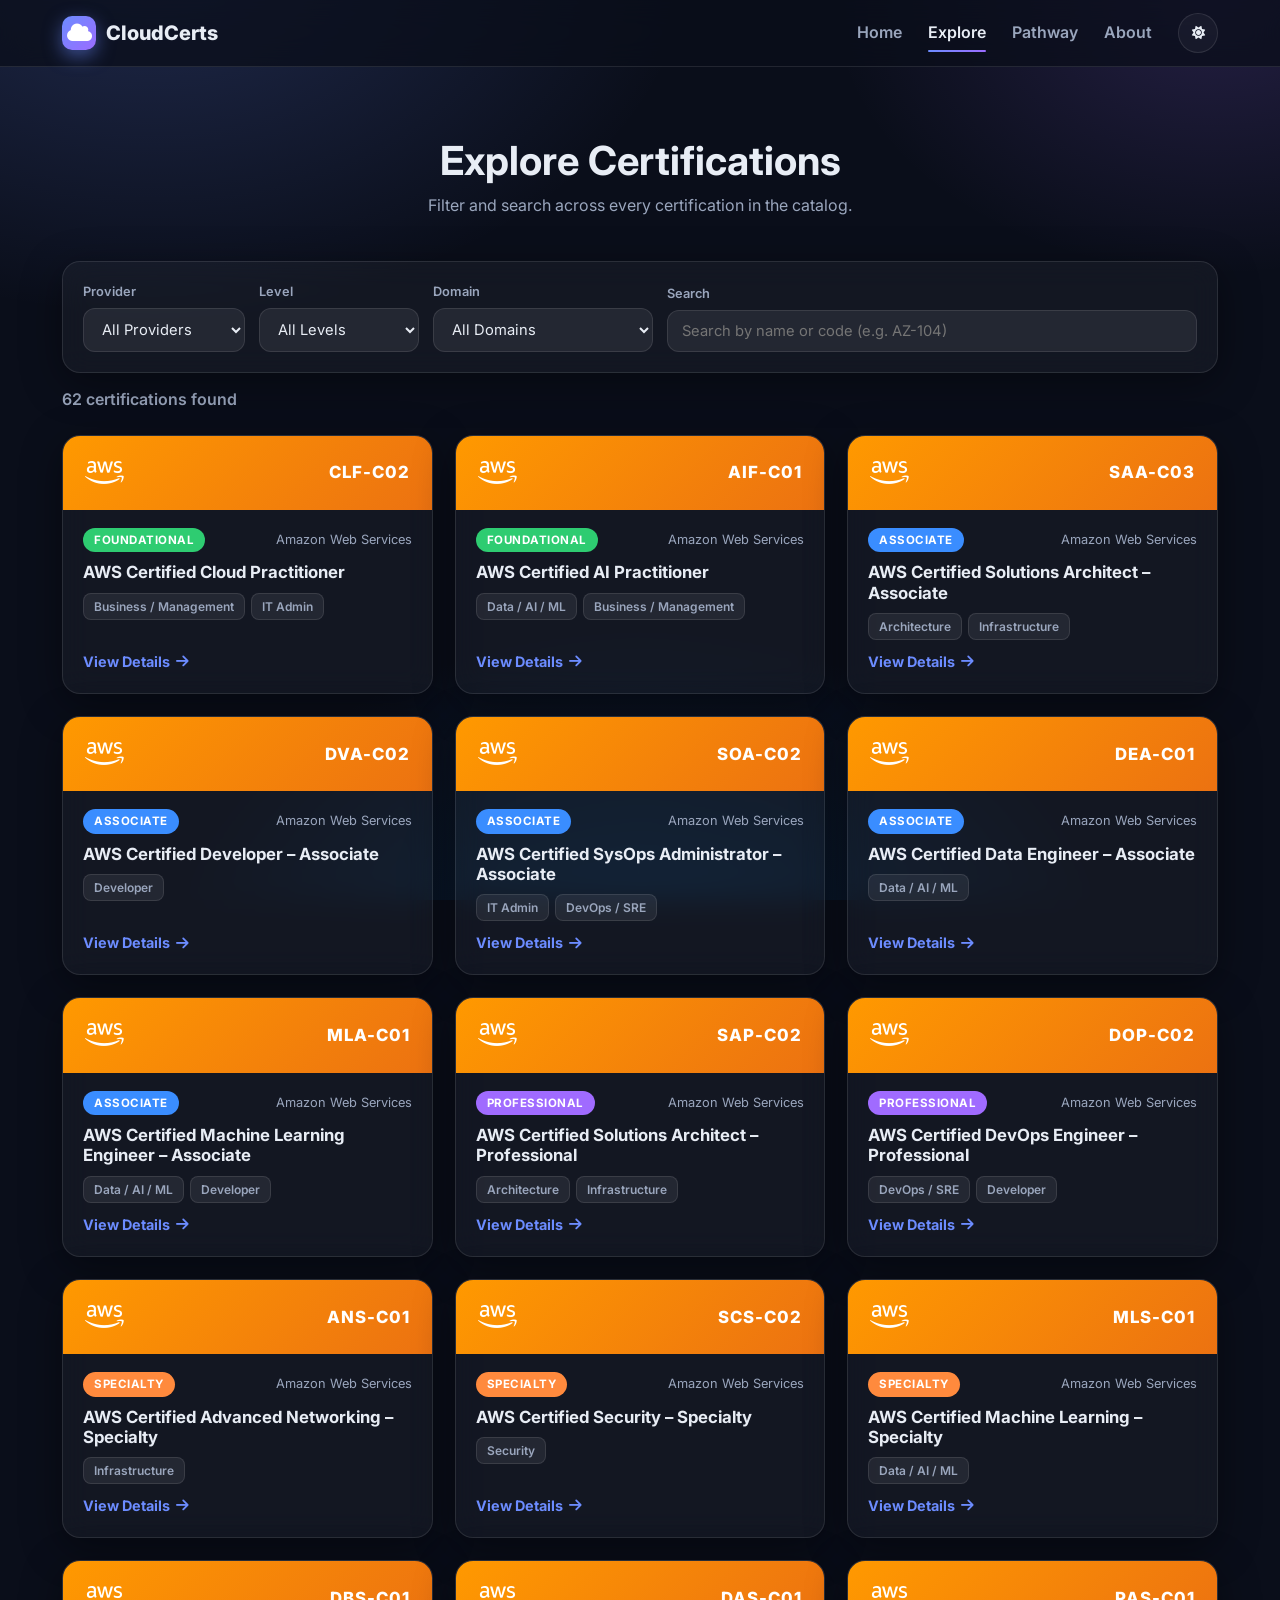
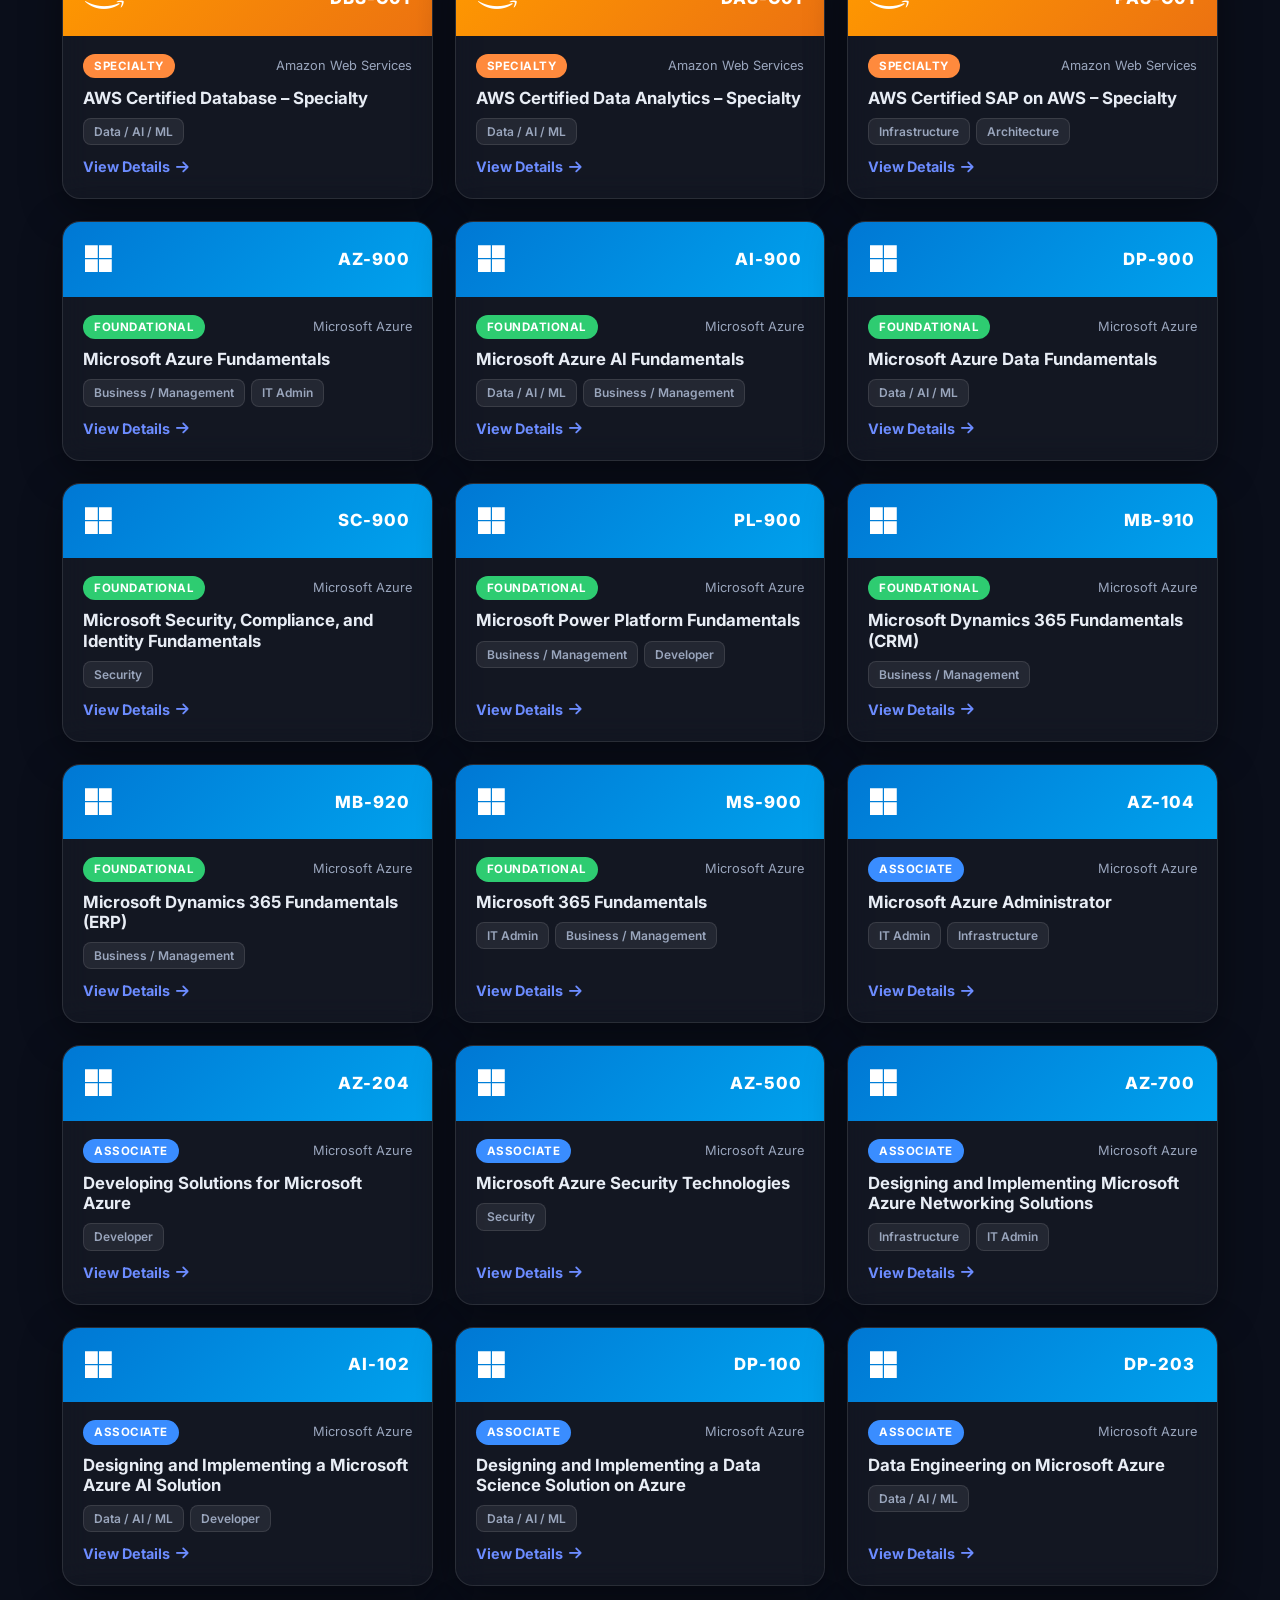
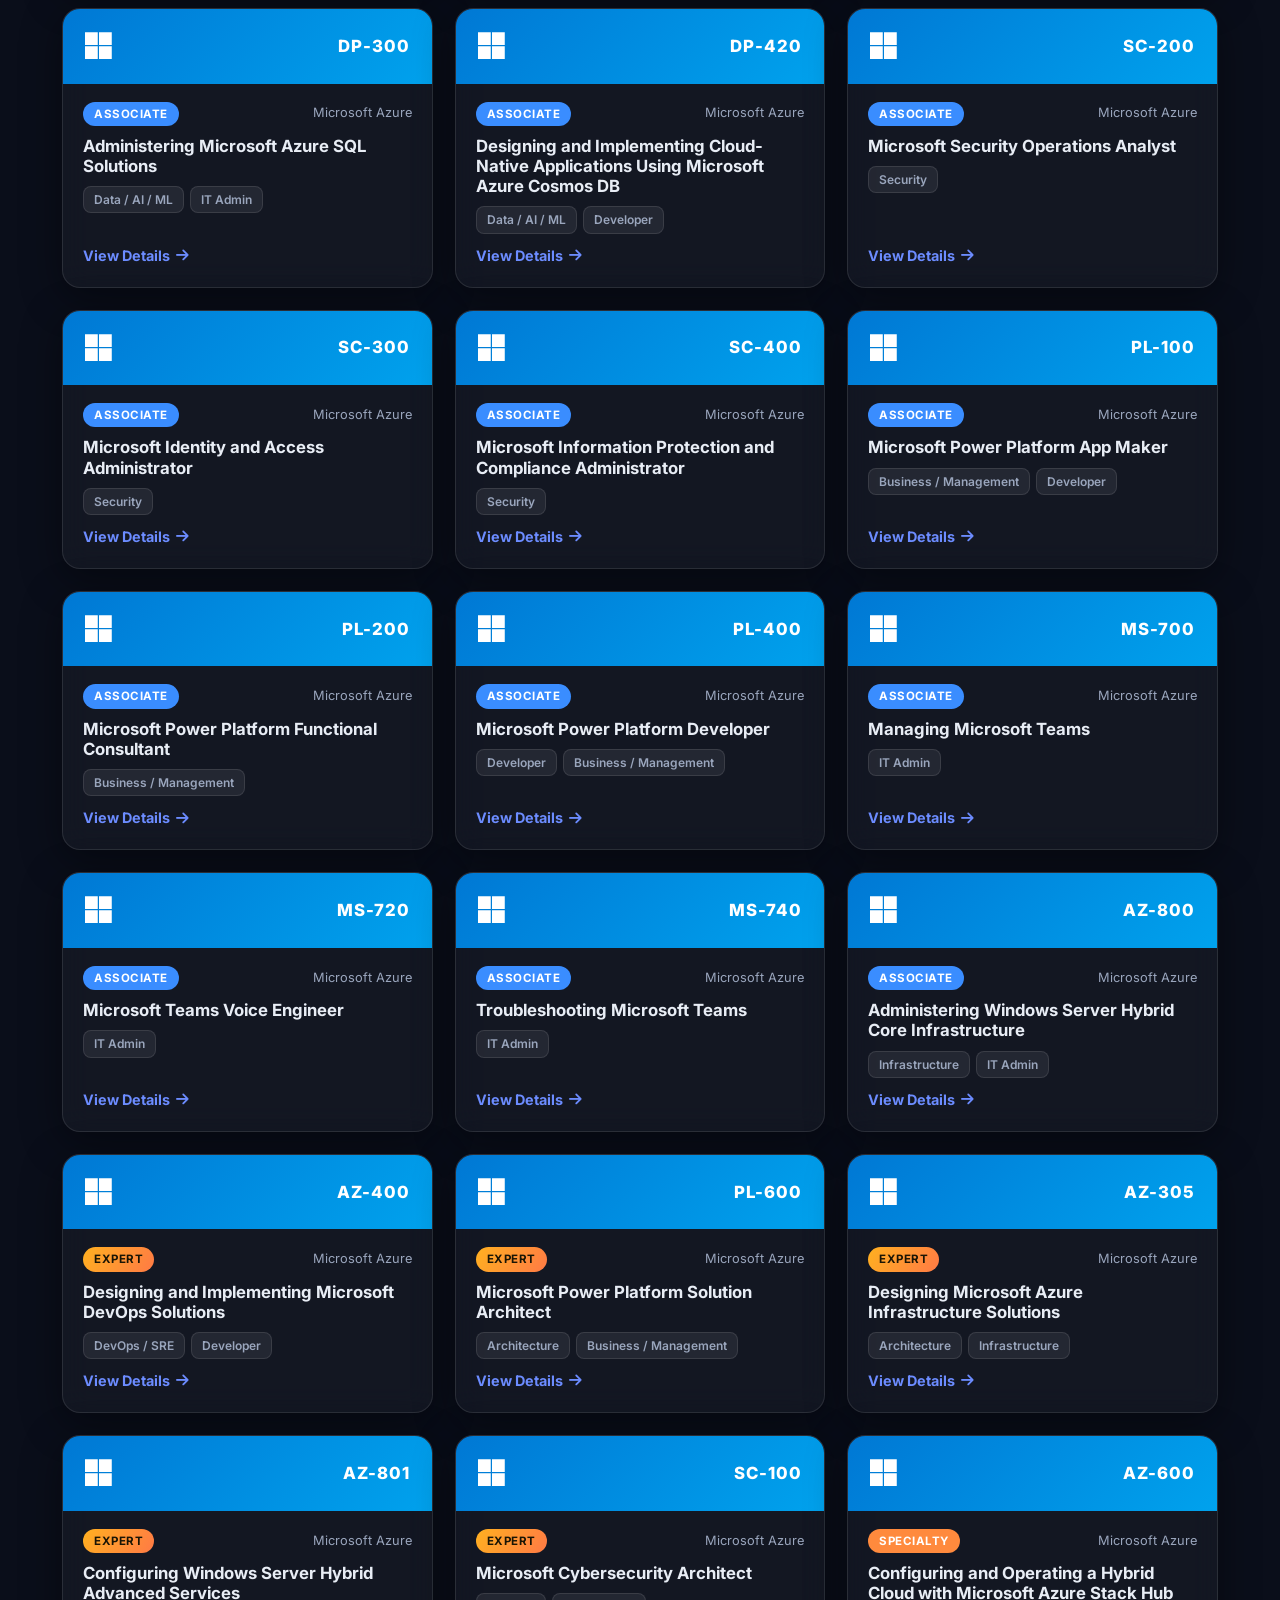
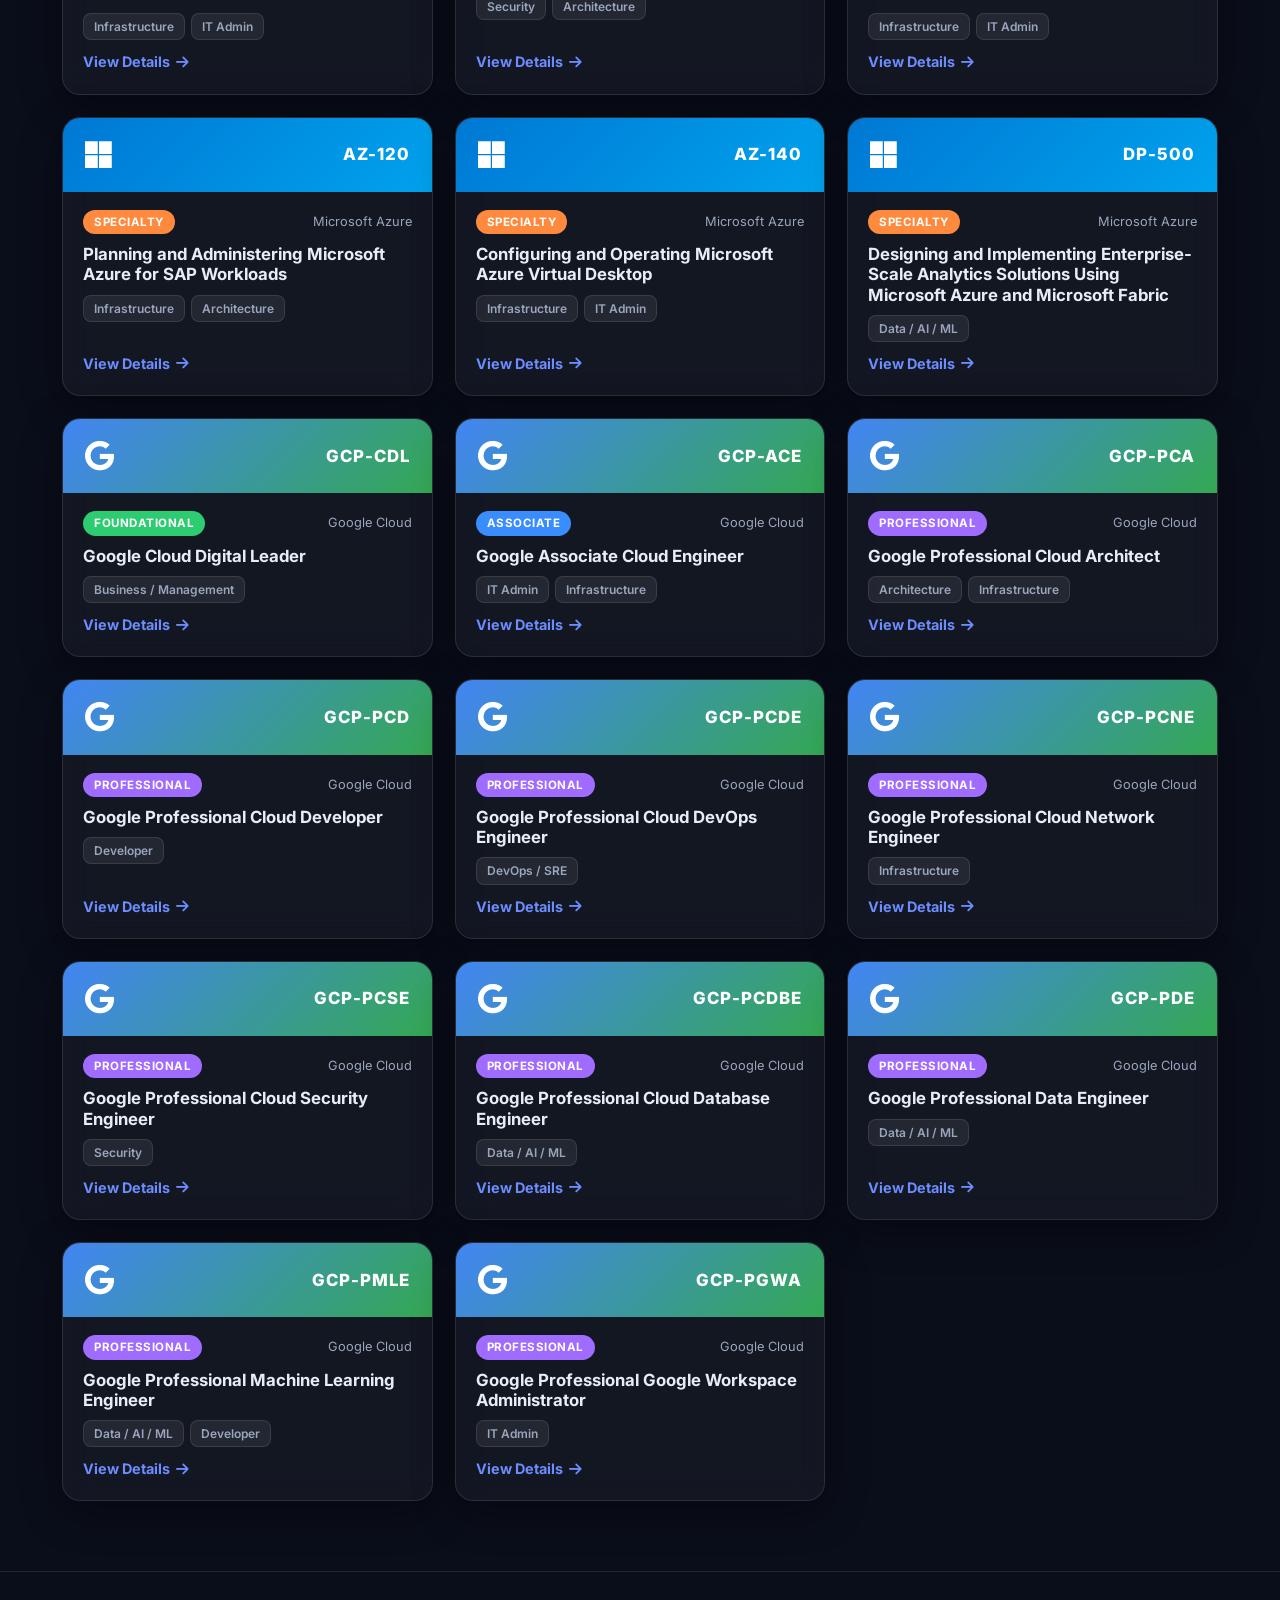
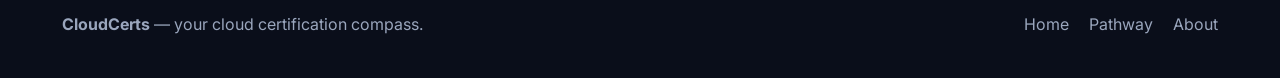
==== explore.html @ caa22eca "Initial release of CloudCerts website Comprehensive multi-page interactive website for cloudcerts.ar" ====
<!DOCTYPE html>
<html lang="en">
<head>
  <meta charset="UTF-8" />
  <meta name="viewport" content="width=device-width, initial-scale=1.0" />
  <title>Explore Certifications — CloudCerts</title>
  <meta name="description" content="Browse and filter every Azure, AWS, and Google Cloud certification by provider, level, and domain." />
  <link rel="preconnect" href="https://fonts.googleapis.com" />
  <link rel="preconnect" href="https://fonts.gstatic.com" crossorigin />
  <link href="https://fonts.googleapis.com/css2?family=Inter:wght@400;500;600;700;800&display=swap" rel="stylesheet" />
  <link rel="stylesheet" href="https://cdnjs.cloudflare.com/ajax/libs/font-awesome/6.5.1/css/all.min.css" />
  <link rel="stylesheet" href="css/styles.css" />
</head>
<body>
  <nav class="nav">
    <div class="container nav-inner">
      <a class="logo" href="index.html"><span class="logo-mark"><i class="fa-solid fa-cloud"></i></span> CloudCerts</a>
      <div class="nav-links" id="nav-links">
        <a href="index.html">Home</a>
        <a href="explore.html">Explore</a>
        <a href="pathway.html">Pathway</a>
        <a href="about.html">About</a>
        <button class="icon-btn" id="theme-toggle" aria-label="Toggle theme"><i class="fa-solid fa-sun"></i></button>
      </div>
      <button class="nav-burger" id="nav-burger" aria-label="Menu"><span></span><span></span><span></span></button>
    </div>
  </nav>

  <main id="explore-app">
    <section>
      <div class="container">
        <div class="section-head">
          <h2>Explore Certifications</h2>
          <p>Filter and search across every certification in the catalog.</p>
        </div>

        <div class="filter-bar glass">
          <div class="filter-group">
            <label for="filter-provider">Provider</label>
            <select id="filter-provider">
              <option value="all">All Providers</option>
              <option value="azure">Microsoft Azure</option>
              <option value="aws">AWS</option>
              <option value="gcp">Google Cloud</option>
            </select>
          </div>
          <div class="filter-group">
            <label for="filter-level">Level</label>
            <select id="filter-level">
              <option value="all">All Levels</option>
              <option value="foundational">Foundational</option>
              <option value="associate">Associate</option>
              <option value="professional">Professional</option>
              <option value="expert">Expert</option>
              <option value="specialty">Specialty</option>
            </select>
          </div>
          <div class="filter-group">
            <label for="filter-domain">Domain</label>
            <select id="filter-domain">
              <option value="all">All Domains</option>
              <option value="developer">Developer</option>
              <option value="devops">DevOps / SRE</option>
              <option value="data">Data / AI / ML</option>
              <option value="security">Security</option>
              <option value="architect">Architecture</option>
              <option value="admin">IT Admin</option>
              <option value="infrastructure">Infrastructure</option>
              <option value="business">Business / Management</option>
            </select>
          </div>
          <div class="filter-group grow">
            <label for="filter-search">Search</label>
            <input id="filter-search" type="search" placeholder="Search by name or code (e.g. AZ-104)" />
          </div>
        </div>

        <p class="results-count" id="explore-count"></p>
        <div class="cert-grid" id="explore-grid"></div>
      </div>
    </section>
  </main>

  <footer class="footer">
    <div class="container footer-inner">
      <div><strong>CloudCerts</strong> — your cloud certification compass.</div>
      <div class="footer-links">
        <a href="index.html">Home</a>
        <a href="pathway.html">Pathway</a>
        <a href="about.html">About</a>
      </div>
    </div>
  </footer>

  <script src="js/data.js"></script>
  <script src="js/pathway.js"></script>
  <script src="js/app.js"></script>
</body>
</html>
---- css/styles.css ----
/* ============================ CloudCerts Styles ============================ */
:root {
  --azure: #0078d4;
  --aws: #FF9900;
  --gcp: #4285F4;

  --bg: #0a0e1a;
  --bg-2: #111729;
  --surface: rgba(255, 255, 255, 0.04);
  --surface-strong: rgba(255, 255, 255, 0.07);
  --border: rgba(255, 255, 255, 0.10);
  --text: #e8edf5;
  --text-dim: #9aa6bd;
  --primary: #6c8cff;
  --primary-2: #9b6cff;
  --radius: 18px;
  --radius-sm: 12px;
  --shadow: 0 10px 40px rgba(0, 0, 0, 0.4);
  --maxw: 1200px;
  --blur: blur(14px);

  --c-foundational: #2ecc71;
  --c-associate: #3a8dff;
  --c-professional: #a06bff;
  --c-expert: #ffb020;
  --c-specialty: #ff8a3d;
}

body.light-mode {
  --bg: #f3f5fb;
  --bg-2: #e8ecf7;
  --surface: rgba(255, 255, 255, 0.7);
  --surface-strong: rgba(255, 255, 255, 0.9);
  --border: rgba(20, 30, 60, 0.12);
  --text: #1a2236;
  --text-dim: #586079;
  --shadow: 0 10px 30px rgba(40, 60, 110, 0.12);
}

* { box-sizing: border-box; margin: 0; padding: 0; }
html { scroll-behavior: smooth; }
body {
  font-family: 'Inter', system-ui, sans-serif;
  background: var(--bg);
  color: var(--text);
  line-height: 1.6;
  min-height: 100vh;
  overflow-x: hidden;
  transition: background .4s ease, color .4s ease;
}
body::before {
  content: ""; position: fixed; inset: 0; z-index: -2;
  background:
    radial-gradient(900px 600px at 12% -5%, rgba(108,140,255,.22), transparent 60%),
    radial-gradient(700px 500px at 95% 0%, rgba(155,108,255,.18), transparent 55%),
    radial-gradient(800px 600px at 50% 110%, rgba(0,120,212,.15), transparent 60%),
    var(--bg);
}
a { color: inherit; text-decoration: none; }
img { max-width: 100%; }
h1, h2, h3, h4 { line-height: 1.2; font-weight: 700; }
section { padding: 70px 0; }
.container { width: 100%; max-width: var(--maxw); margin: 0 auto; padding: 0 22px; }
.muted { color: var(--text-dim); }
.section-head { text-align: center; margin-bottom: 42px; }
.section-head h2 { font-size: clamp(1.7rem, 4vw, 2.5rem); }
.section-head p { color: var(--text-dim); margin-top: 8px; }
.gradient-text {
  background: linear-gradient(120deg, var(--primary), var(--primary-2));
  -webkit-background-clip: text; background-clip: text; color: transparent;
}

/* ============================ Glassmorphism ============================ */
.glass {
  background: var(--surface);
  border: 1px solid var(--border);
  backdrop-filter: var(--blur);
  -webkit-backdrop-filter: var(--blur);
  border-radius: var(--radius);
  box-shadow: var(--shadow);
}

/* ============================ Buttons ============================ */
.btn {
  display: inline-flex; align-items: center; gap: 8px;
  padding: 12px 22px; border-radius: 999px; border: 1px solid var(--border);
  font-weight: 600; font-size: .95rem; cursor: pointer; background: var(--surface-strong);
  color: var(--text); transition: transform .2s, box-shadow .2s, background .2s; font-family: inherit;
}
.btn:hover { transform: translateY(-2px); }
.btn-primary {
  background: linear-gradient(120deg, var(--primary), var(--primary-2));
  border: none; color: #fff; box-shadow: 0 8px 24px rgba(108,140,255,.4);
}
.btn-primary:hover { box-shadow: 0 12px 32px rgba(108,140,255,.55); }
.btn-lg { padding: 15px 30px; font-size: 1.05rem; }
.btn-block { display: flex; width: 100%; justify-content: center; }
.btn-ghost { background: transparent; }

/* ============================ Nav ============================ */
.nav {
  position: sticky; top: 0; z-index: 100;
  background: color-mix(in srgb, var(--bg) 75%, transparent);
  backdrop-filter: var(--blur); -webkit-backdrop-filter: var(--blur);
  border-bottom: 1px solid var(--border);
}
.nav-inner { display: flex; align-items: center; justify-content: space-between; height: 66px; }
.logo { display: flex; align-items: center; gap: 10px; font-weight: 800; font-size: 1.25rem; }
.logo .logo-mark {
  width: 34px; height: 34px; border-radius: 10px; display: grid; place-items: center; color: #fff;
  background: linear-gradient(135deg, var(--primary), var(--primary-2)); box-shadow: 0 6px 18px rgba(108,140,255,.5);
}
.nav-links { display: flex; align-items: center; gap: 26px; }
.nav-links a { color: var(--text-dim); font-weight: 600; transition: color .2s; position: relative; }
.nav-links a:hover, .nav-links a.active { color: var(--text); }
.nav-links a.active::after {
  content: ""; position: absolute; bottom: -6px; left: 0; right: 0; height: 2px; border-radius: 2px;
  background: linear-gradient(90deg, var(--primary), var(--primary-2));
}
.icon-btn {
  width: 40px; height: 40px; border-radius: 50%; border: 1px solid var(--border);
  background: var(--surface); color: var(--text); cursor: pointer; display: grid; place-items: center;
  transition: transform .2s, background .2s;
}
.icon-btn:hover { transform: rotate(15deg) scale(1.05); }
.nav-burger { display: none; flex-direction: column; gap: 5px; background: none; border: none; cursor: pointer; padding: 8px; }
.nav-burger span { width: 24px; height: 2px; background: var(--text); border-radius: 2px; transition: .3s; }
.nav-burger.active span:nth-child(1) { transform: translateY(7px) rotate(45deg); }
.nav-burger.active span:nth-child(2) { opacity: 0; }
.nav-burger.active span:nth-child(3) { transform: translateY(-7px) rotate(-45deg); }

/* ============================ Hero ============================ */
.hero { position: relative; padding: 110px 0 90px; text-align: center; overflow: hidden; }
.hero h1 { font-size: clamp(2.3rem, 6vw, 4rem); letter-spacing: -1px; }
.hero p { max-width: 620px; margin: 18px auto 30px; color: var(--text-dim); font-size: 1.12rem; }
.hero-cta { display: flex; gap: 14px; justify-content: center; flex-wrap: wrap; }
.particles { position: absolute; inset: 0; z-index: -1; overflow: hidden; }
.particle {
  position: absolute; border-radius: 50%; opacity: .5;
  background: linear-gradient(135deg, var(--primary), var(--primary-2));
  animation: float linear infinite;
}
.particle:nth-child(1){ width:80px;height:80px;left:8%;top:20%;animation-duration:18s;background:var(--azure);}
.particle:nth-child(2){ width:50px;height:50px;left:80%;top:15%;animation-duration:22s;background:var(--aws);}
.particle:nth-child(3){ width:120px;height:120px;left:65%;top:55%;animation-duration:26s;background:var(--gcp);}
.particle:nth-child(4){ width:40px;height:40px;left:25%;top:65%;animation-duration:20s;}
.particle:nth-child(5){ width:60px;height:60px;left:45%;top:10%;animation-duration:24s;background:var(--primary-2);}
.particle:nth-child(6){ width:30px;height:30px;left:90%;top:60%;animation-duration:16s;}
@keyframes float {
  0% { transform: translateY(0) translateX(0) scale(1); }
  50% { transform: translateY(-40px) translateX(20px) scale(1.1); }
  100% { transform: translateY(0) translateX(0) scale(1); }
}

/* ============================ Provider cards ============================ */
.grid-3 { display: grid; grid-template-columns: repeat(3, 1fr); gap: 24px; }
.provider-card { padding: 34px 24px; text-align: center; transition: transform .25s, box-shadow .25s; position: relative; overflow: hidden; }
.provider-card::before { content:""; position:absolute; top:0; left:0; right:0; height:4px; background: var(--accent); }
.provider-card.azure { --accent: var(--azure); }
.provider-card.aws { --accent: var(--aws); }
.provider-card.gcp { --accent: var(--gcp); }
.provider-card:hover { transform: translateY(-6px); box-shadow: 0 16px 44px rgba(0,0,0,.45); }
.provider-icon { font-size: 2.6rem; color: var(--accent); margin-bottom: 12px; }
.provider-count { font-size: 2.6rem; font-weight: 800; color: var(--accent); }

/* ============================ Selector (home + pathway) ============================ */
.selector-block { margin-bottom: 38px; }
.selector-block > label { display: block; font-weight: 700; margin-bottom: 14px; font-size: 1.1rem; }
.choice-grid { display: flex; flex-wrap: wrap; gap: 12px; }
.choice {
  display: flex; align-items: center; gap: 10px; padding: 13px 18px; border-radius: var(--radius-sm);
  border: 1px solid var(--border); background: var(--surface); cursor: pointer; color: var(--text);
  font-weight: 600; font-family: inherit; font-size: .95rem; transition: all .2s;
}
.choice i { color: var(--primary); }
.choice:hover { transform: translateY(-2px); border-color: var(--primary); }
.choice.selected {
  background: linear-gradient(120deg, rgba(108,140,255,.25), rgba(155,108,255,.25));
  border-color: var(--primary); box-shadow: 0 6px 20px rgba(108,140,255,.3);
}
.choice.selected i { color: var(--text); }

/* Recommendation output */
#home-recommendation { display: none; }
#home-recommendation.active { display: block; text-align: center; margin-top: 30px; animation: fadeUp .5s; }
.rec-title { margin-bottom: 22px; font-size: 1.4rem; }
.rec-cards { display: flex; flex-wrap: wrap; gap: 18px; justify-content: center; margin-bottom: 28px; }
.rec-card { padding: 22px; min-width: 220px; text-align: left; border-top: 4px solid var(--accent); }
.rec-card.azure { --accent: var(--azure); }
.rec-card.aws { --accent: var(--aws); }
.rec-card.gcp { --accent: var(--gcp); }
.rec-label { font-size: .8rem; text-transform: uppercase; letter-spacing: 1px; color: var(--text-dim); }
.rec-card h4 { font-size: 1.5rem; margin: 4px 0; }
@keyframes fadeUp { from { opacity: 0; transform: translateY(16px); } to { opacity: 1; transform: none; } }

/* ============================ Badges & tags ============================ */
.badge {
  display: inline-block; padding: 3px 11px; border-radius: 999px; font-size: .72rem; font-weight: 700;
  text-transform: uppercase; letter-spacing: .5px; color: #fff;
}
.badge-foundational { background: var(--c-foundational); }
.badge-associate { background: var(--c-associate); }
.badge-professional { background: var(--c-professional); }
.badge-expert { background: linear-gradient(120deg, var(--c-expert), #ff7a45); color:#1a1505; }
.badge-specialty { background: var(--c-specialty); }
.tag {
  display: inline-block; padding: 3px 10px; border-radius: 8px; font-size: .75rem; font-weight: 600;
  background: var(--surface-strong); border: 1px solid var(--border); color: var(--text-dim);
}

/* ============================ Cert cards ============================ */
.cert-grid { display: grid; grid-template-columns: repeat(auto-fill, minmax(290px, 1fr)); gap: 22px; }
.cert-card {
  display: flex; flex-direction: column; overflow: hidden; transition: transform .25s, box-shadow .25s;
}
.cert-card:hover { transform: translateY(-6px) scale(1.01); box-shadow: 0 18px 48px rgba(0,0,0,.45); }
.cert-card-badge {
  display: flex; align-items: center; justify-content: space-between; padding: 22px;
  font-size: 1.9rem; color: #fff; position: relative;
}
.cert-card-badge.azure { background: linear-gradient(135deg, var(--azure), #00a2ed); }
.cert-card-badge.aws { background: linear-gradient(135deg, #ff9900, #ec7211); }
.cert-card-badge.gcp { background: linear-gradient(135deg, #4285F4, #34a853); }
.cert-card-code { font-size: 1.05rem; font-weight: 800; letter-spacing: 1px; }
.cert-card-body { padding: 18px 20px 20px; display: flex; flex-direction: column; gap: 10px; flex: 1; }
.cert-card-top { display: flex; align-items: center; justify-content: space-between; gap: 8px; }
.cert-card-provider { font-size: .8rem; color: var(--text-dim); }
.cert-card-name { font-size: 1.05rem; }
.cert-card-tags { display: flex; flex-wrap: wrap; gap: 6px; }
.cert-card-link { margin-top: auto; color: var(--primary); font-weight: 700; font-size: .9rem; display: flex; align-items: center; gap: 6px; }
.cert-card:hover .cert-card-link i { transform: translateX(4px); }
.cert-card-link i { transition: transform .2s; }

/* ============================ Featured ============================ */
.grid-4 { display: grid; grid-template-columns: repeat(4, 1fr); gap: 22px; }
.featured-card { padding: 26px 22px; border-top: 4px solid var(--accent); transition: transform .25s; }
.featured-card.azure { --accent: var(--azure); }
.featured-card.aws { --accent: var(--aws); }
.featured-card.gcp { --accent: var(--gcp); }
.featured-card:hover { transform: translateY(-6px); }
.featured-icon { font-size: 1.8rem; color: var(--accent); margin-bottom: 10px; }
.featured-chain { color: var(--text-dim); font-size: .9rem; margin: 8px 0 14px; }

/* ============================ Stats ============================ */
.stats-row { display: grid; grid-template-columns: repeat(4, 1fr); gap: 20px; }
.stat { padding: 28px; text-align: center; border-top: 4px solid var(--primary); }
.stat.azure { border-color: var(--azure); }
.stat.aws { border-color: var(--aws); }
.stat.gcp { border-color: var(--gcp); }
.stat-num { display: block; font-size: 2.6rem; font-weight: 800; }
.stat-label { color: var(--text-dim); }

/* ============================ Explore filters ============================ */
.filter-bar { display: flex; flex-wrap: wrap; gap: 14px; align-items: end; margin-bottom: 14px; padding: 20px; }
.filter-group { display: flex; flex-direction: column; gap: 6px; }
.filter-group label { font-size: .8rem; color: var(--text-dim); font-weight: 600; }
.filter-group select, .filter-group input {
  padding: 11px 14px; border-radius: var(--radius-sm); border: 1px solid var(--border);
  background: var(--surface-strong); color: var(--text); font-family: inherit; font-size: .92rem; min-width: 160px;
}
.filter-group.grow { flex: 1; min-width: 200px; }
.filter-group.grow input { width: 100%; }
.results-count { color: var(--text-dim); margin-bottom: 22px; font-weight: 600; }
.explore-empty, .pw-empty {
  grid-column: 1 / -1; text-align: center; padding: 60px 20px; color: var(--text-dim);
}
.explore-empty i, .pw-empty i { font-size: 2.6rem; margin-bottom: 14px; display: block; color: var(--primary); }

/* ============================ Steps / progress ============================ */
.step { margin-bottom: 34px; }
.step-num {
  display: inline-flex; width: 30px; height: 30px; border-radius: 50%; background: linear-gradient(120deg,var(--primary),var(--primary-2));
  color: #fff; align-items: center; justify-content: center; font-weight: 800; margin-right: 10px;
}
.step-title { display: flex; align-items: center; font-size: 1.2rem; font-weight: 700; margin-bottom: 16px; }

/* ============================ Pathway ============================ */
.pw-layout { display: grid; grid-template-columns: 1fr; gap: 24px; }
.pw-pathway { padding: 26px; margin-bottom: 24px; }
.pw-pathway-title { display: flex; align-items: center; gap: 10px; margin-bottom: 20px; }
.pw-track { display: flex; flex-wrap: wrap; align-items: stretch; gap: 8px; }
.pw-node-wrap { display: flex; align-items: center; }
.pw-node {
  display: flex; flex-direction: column; gap: 6px; padding: 16px; width: 200px; border-radius: var(--radius-sm);
  border: 1px solid var(--border); background: var(--surface-strong); cursor: pointer; transition: all .2s;
  border-top: 4px solid var(--accent);
}
.pw-node.azure { --accent: var(--azure); }
.pw-node.aws { --accent: var(--aws); }
.pw-node.gcp { --accent: var(--gcp); }
.pw-node:hover { transform: translateY(-4px); box-shadow: 0 12px 30px rgba(0,0,0,.4); }
.pw-node-code { font-weight: 800; font-size: 1.05rem; }
.pw-node-name { font-size: .82rem; color: var(--text-dim); }
.pw-arrow { color: var(--primary); font-size: 1.3rem; padding: 0 4px; }
.pw-node.status-completed { border-color: var(--c-foundational); box-shadow: inset 0 0 0 1px var(--c-foundational); }
.pw-node.status-in-progress { border-color: var(--c-expert); }
.status-pill { font-size: .68rem; padding: 2px 8px; border-radius: 999px; font-weight: 700; width: fit-content; }
.status-pill.status-none { background: var(--surface); color: var(--text-dim); }
.status-pill.status-planned { background: rgba(108,140,255,.2); color: var(--primary); }
.status-pill.status-in-progress { background: rgba(255,176,32,.2); color: var(--c-expert); }
.status-pill.status-completed { background: rgba(46,204,113,.2); color: var(--c-foundational); }

/* Side panel */
.pw-panel {
  position: fixed; top: 0; right: 0; width: 400px; max-width: 90vw; height: 100%; z-index: 200;
  background: var(--bg-2); border-left: 1px solid var(--border); box-shadow: -20px 0 60px rgba(0,0,0,.5);
  transform: translateX(110%); transition: transform .35s ease; overflow-y: auto; padding: 22px;
}
.pw-panel.open { transform: translateX(0); }
.pw-panel-close { position: absolute; top: 16px; right: 16px; }
.pw-panel-header { padding: 20px; border-radius: var(--radius-sm); border-top: 4px solid var(--accent); background: var(--surface); margin: 30px 0 18px; }
.pw-panel-header.azure { --accent: var(--azure); }
.pw-panel-header.aws { --accent: var(--aws); }
.pw-panel-header.gcp { --accent: var(--gcp); }
.pw-panel-header h3 { margin: 8px 0; font-size: 1.2rem; }
.pw-panel-code { color: var(--text-dim); font-size: .85rem; }
.pw-panel-desc { color: var(--text-dim); margin-bottom: 16px; }
.pw-panel-meta { display: flex; flex-direction: column; gap: 8px; margin-bottom: 20px; }
.pw-panel-meta i { color: var(--primary); width: 18px; }
.pw-status-control { margin-bottom: 20px; }
.pw-status-control label { font-weight: 700; display: block; margin-bottom: 10px; }
.pw-status-btns { display: flex; flex-wrap: wrap; gap: 8px; }
.pw-status-btn {
  padding: 8px 12px; border-radius: 999px; border: 1px solid var(--border); background: var(--surface);
  color: var(--text); cursor: pointer; font-size: .8rem; font-weight: 600; font-family: inherit; transition: all .2s;
}
.pw-status-btn.active { background: linear-gradient(120deg,var(--primary),var(--primary-2)); color: #fff; border: none; }

/* ============================ Cert detail page ============================ */
.breadcrumb { display: flex; align-items: center; gap: 10px; color: var(--text-dim); font-size: .9rem; padding: 26px 0; flex-wrap: wrap; }
.breadcrumb a:hover { color: var(--text); }
.breadcrumb i { font-size: .7rem; }
.cert-header { display: flex; gap: 24px; align-items: center; padding: 32px; border-left: 6px solid var(--p-color, var(--primary)); margin-bottom: 30px; }
.cert-header-icon { font-size: 3.4rem; color: var(--p-color, var(--primary)); }
.cert-header-meta { display: flex; align-items: center; gap: 12px; margin-bottom: 8px; }
.cert-header-provider { color: var(--text-dim); font-weight: 600; }
.cert-header h1 { font-size: clamp(1.5rem, 3.5vw, 2.2rem); }
.cert-header-code { color: var(--text-dim); font-weight: 700; letter-spacing: 1px; }

.tabs { margin-bottom: 40px; }
.tab-bar { display: flex; flex-wrap: wrap; gap: 6px; border-bottom: 1px solid var(--border); margin-bottom: 26px; }
.tab-btn {
  padding: 12px 18px; border: none; background: none; color: var(--text-dim); cursor: pointer; font-family: inherit;
  font-weight: 600; font-size: .95rem; border-bottom: 3px solid transparent; transition: all .2s; white-space: nowrap;
}
.tab-btn:hover { color: var(--text); }
.tab-btn.active { color: var(--text); border-color: var(--primary); }
.tab-panel { display: none; animation: fadeUp .35s; }
.tab-panel.active { display: block; }
.tab-panel h2 { margin-bottom: 16px; }
.sub-h { margin: 24px 0 14px; }

.info-grid { display: grid; grid-template-columns: 1fr 1fr; gap: 18px; margin-top: 22px; }
.info-block { padding: 22px; }
.info-block h3 { display: flex; align-items: center; gap: 10px; margin-bottom: 10px; font-size: 1.05rem; }
.info-block h3 i { color: var(--primary); }
.info-block.salary { margin-top: 22px; }

.skills-list { display: flex; flex-direction: column; gap: 18px; }
.skill-head { display: flex; justify-content: space-between; margin-bottom: 6px; font-weight: 600; }
.skill-pct { color: var(--text-dim); }
.skill-bar { height: 10px; border-radius: 999px; background: var(--surface-strong); overflow: hidden; }
.skill-fill { height: 100%; border-radius: 999px; transition: width 1s ease; }
.skill-fill.azure { background: linear-gradient(90deg, var(--azure), #00a2ed); }
.skill-fill.aws { background: linear-gradient(90deg, #ff9900, #ec7211); }
.skill-fill.gcp { background: linear-gradient(90deg, #4285F4, #34a853); }

.exam-grid { display: grid; grid-template-columns: repeat(auto-fill, minmax(220px,1fr)); gap: 16px; }
.exam-item { padding: 20px; display: flex; flex-direction: column; gap: 4px; }
.exam-item i { font-size: 1.3rem; color: var(--primary); margin-bottom: 6px; }
.exam-label { font-size: .8rem; color: var(--text-dim); text-transform: uppercase; letter-spacing: .5px; }
.exam-val { font-weight: 700; }

.related-list { display: flex; flex-direction: column; gap: 12px; }
.related-link, .resource-link {
  display: flex; align-items: center; gap: 14px; padding: 16px 20px; border-radius: var(--radius-sm);
  background: var(--surface); border: 1px solid var(--border); transition: all .2s; border-left: 4px solid var(--primary);
}
.related-link.azure { border-left-color: var(--azure); }
.related-link.aws { border-left-color: var(--aws); }
.related-link.gcp { border-left-color: var(--gcp); }
.related-link:hover, .resource-link:hover { transform: translateX(4px); background: var(--surface-strong); }
.related-code { font-weight: 800; min-width: 90px; }
.related-name { flex: 1; color: var(--text-dim); font-size: .9rem; }
.resource-link i:first-child { color: var(--primary); }
.resource-title { flex: 1; font-weight: 600; }

.role-chips { display: flex; flex-wrap: wrap; gap: 10px; margin-bottom: 8px; }
.role-chip { padding: 8px 16px; border-radius: 999px; background: var(--surface-strong); border: 1px solid var(--border); font-weight: 600; font-size: .9rem; border-left: 3px solid var(--accent); }
.role-chip.azure { --accent: var(--azure); }
.role-chip.aws { --accent: var(--aws); }
.role-chip.gcp { --accent: var(--gcp); }

.related-section { margin-bottom: 40px; }
.related-section h2 { margin-bottom: 20px; }
.cert-nav { display: flex; gap: 14px; flex-wrap: wrap; margin-bottom: 50px; }
.cert-notfound { text-align: center; padding: 60px 24px; margin: 40px 0; }
.cert-notfound i { font-size: 3rem; color: var(--c-expert); margin-bottom: 16px; }

/* ============================ About / FAQ ============================ */
.prose { max-width: 820px; margin: 0 auto; }
.prose p { color: var(--text-dim); margin-bottom: 16px; }
.steps-guide { display: grid; grid-template-columns: repeat(auto-fit, minmax(240px,1fr)); gap: 20px; margin: 30px 0; }
.guide-card { padding: 24px; }
.guide-card .num { font-size: 1.6rem; font-weight: 800; color: var(--primary); }
.guide-card h3 { margin: 6px 0; }
.faq-item { padding: 0; margin-bottom: 14px; overflow: hidden; }
.faq-q {
  width: 100%; text-align: left; padding: 18px 22px; background: none; border: none; color: var(--text);
  font-family: inherit; font-size: 1.02rem; font-weight: 600; cursor: pointer; display: flex; justify-content: space-between; align-items: center; gap: 12px;
}
.faq-q i { transition: transform .3s; color: var(--primary); }
.faq-item.open .faq-q i { transform: rotate(180deg); }
.faq-a { max-height: 0; overflow: hidden; transition: max-height .35s ease; padding: 0 22px; color: var(--text-dim); }
.faq-item.open .faq-a { max-height: 300px; padding: 0 22px 18px; }

/* ============================ Footer ============================ */
.footer { border-top: 1px solid var(--border); padding: 40px 0; color: var(--text-dim); }
.footer-inner { display: flex; flex-wrap: wrap; justify-content: space-between; gap: 20px; align-items: center; }
.footer a:hover { color: var(--text); }
.footer-links { display: flex; gap: 20px; flex-wrap: wrap; }

/* ============================ Responsive ============================ */
@media (max-width: 920px) {
  .grid-4 { grid-template-columns: repeat(2, 1fr); }
  .stats-row { grid-template-columns: repeat(2, 1fr); }
  .info-grid { grid-template-columns: 1fr; }
}
@media (max-width: 760px) {
  .nav-burger { display: flex; }
  .nav-links {
    position: fixed; top: 66px; left: 0; right: 0; flex-direction: column; gap: 0;
    background: var(--bg-2); border-bottom: 1px solid var(--border); padding: 0; max-height: 0; overflow: hidden; transition: max-height .35s;
  }
  .nav-links.open { max-height: 420px; padding: 10px 0; }
  .nav-links a { padding: 14px 22px; width: 100%; }
  .nav-links a.active::after { display: none; }
  .grid-3 { grid-template-columns: 1fr; }
  .cert-header { flex-direction: column; text-align: center; }
  .cert-header-meta { justify-content: center; }
  .pw-track { flex-direction: column; }
  .pw-node-wrap { flex-direction: column; width: 100%; }
  .pw-node { width: 100%; }
  .pw-arrow { transform: rotate(90deg); padding: 8px 0; }
}
@media (max-width: 520px) {
  .grid-4, .stats-row { grid-template-columns: 1fr; }
  section { padding: 50px 0; }
}
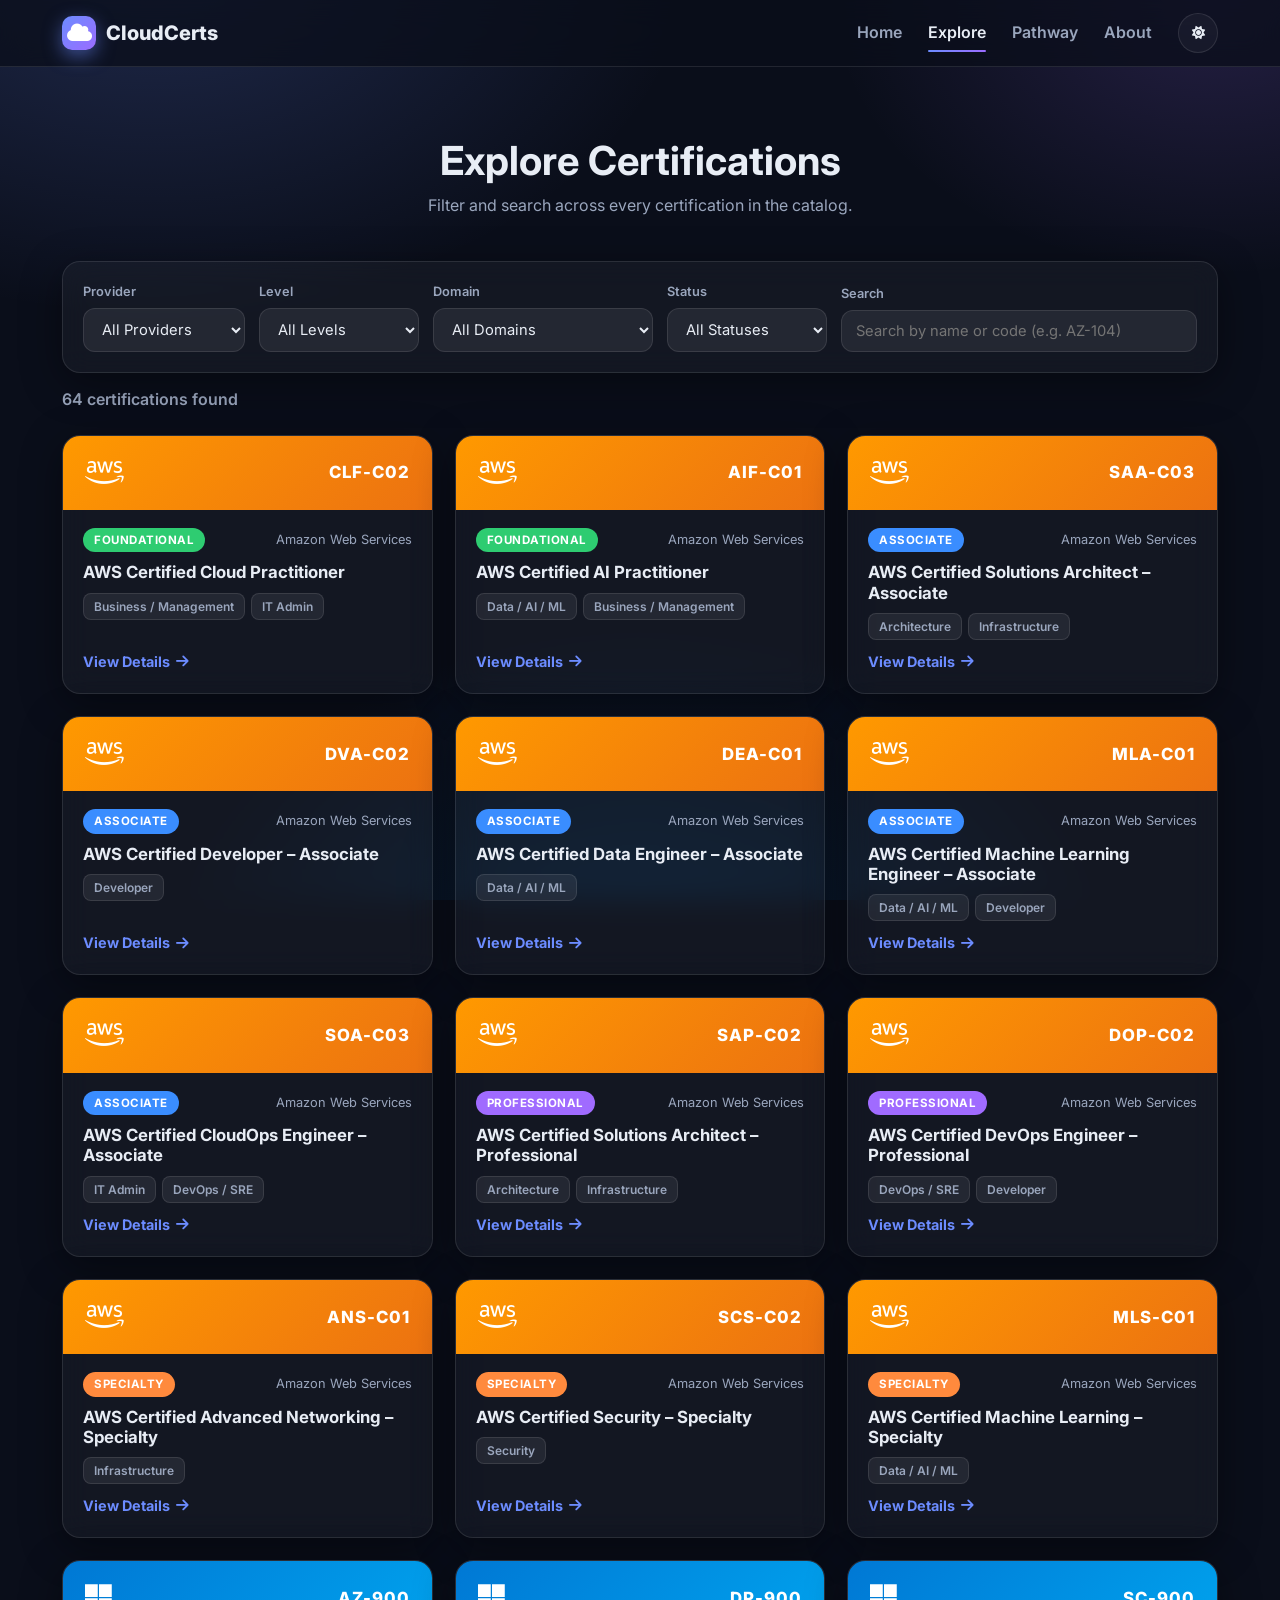
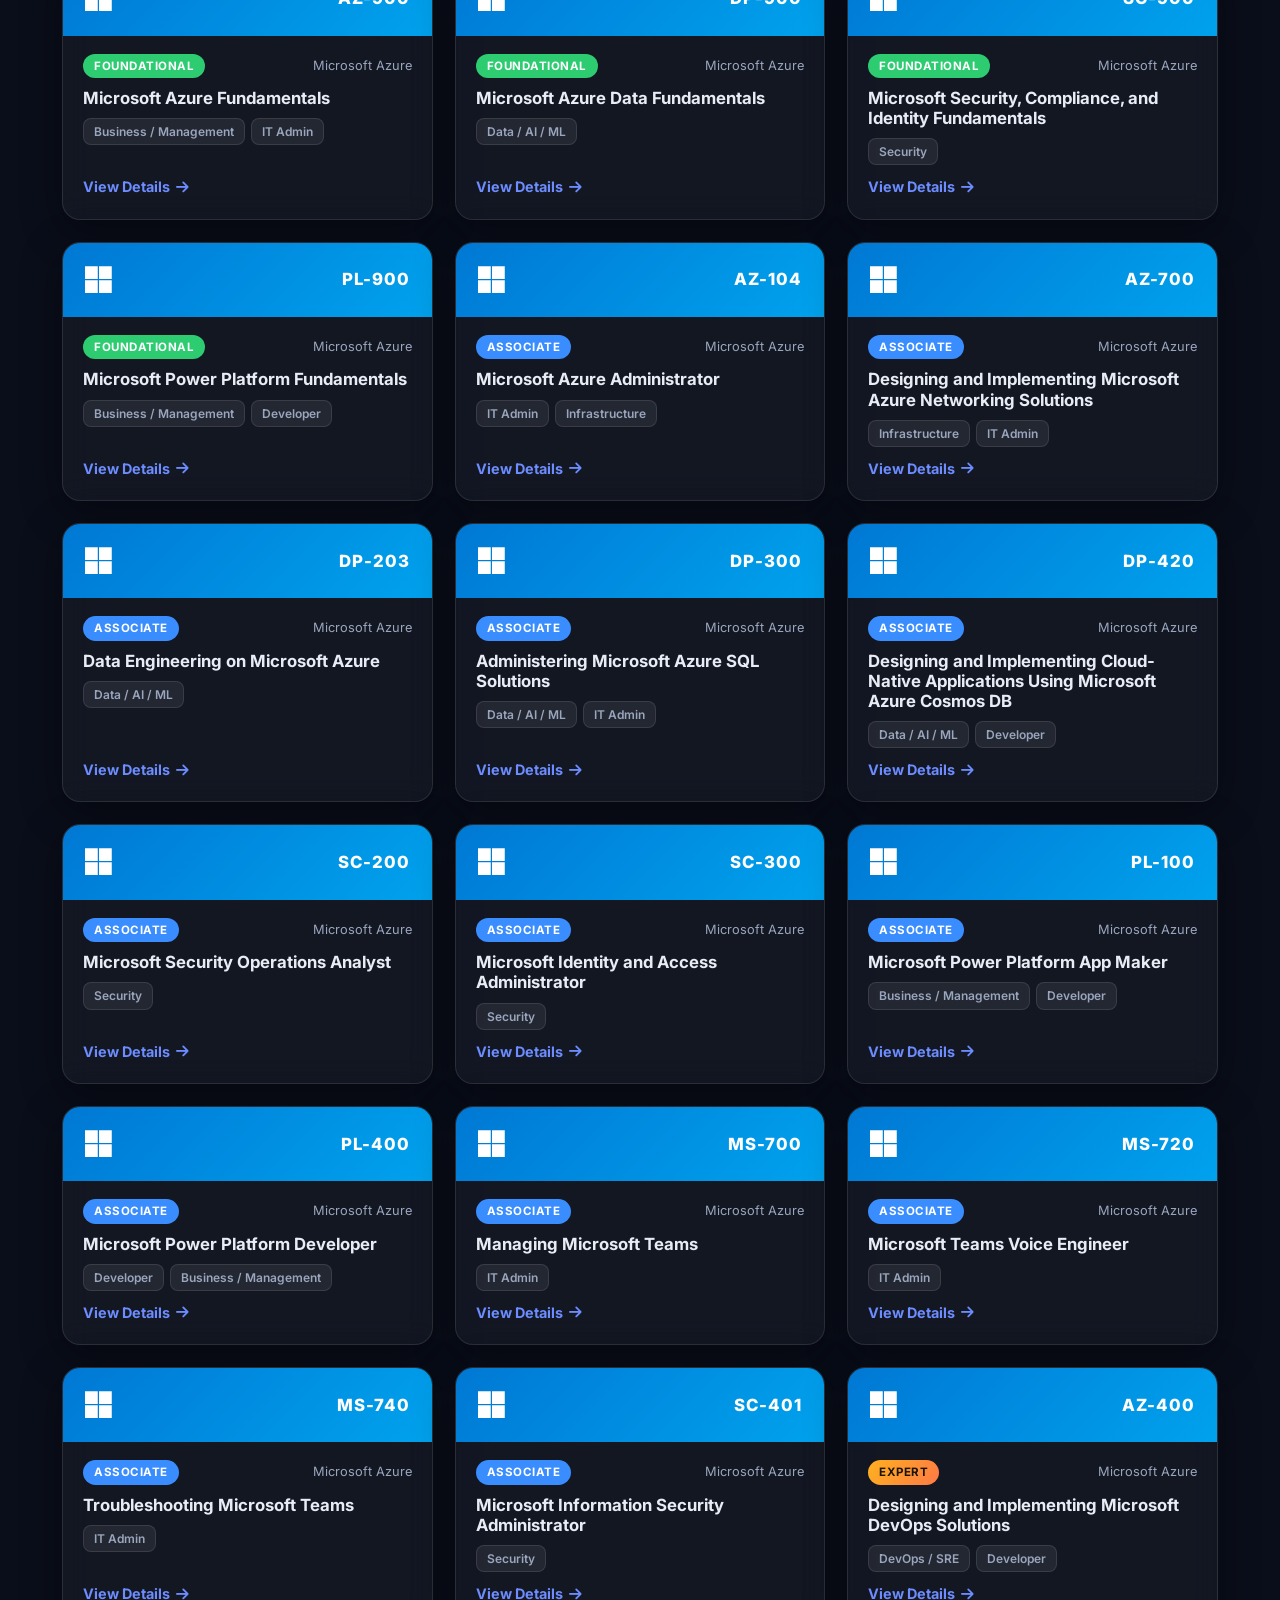
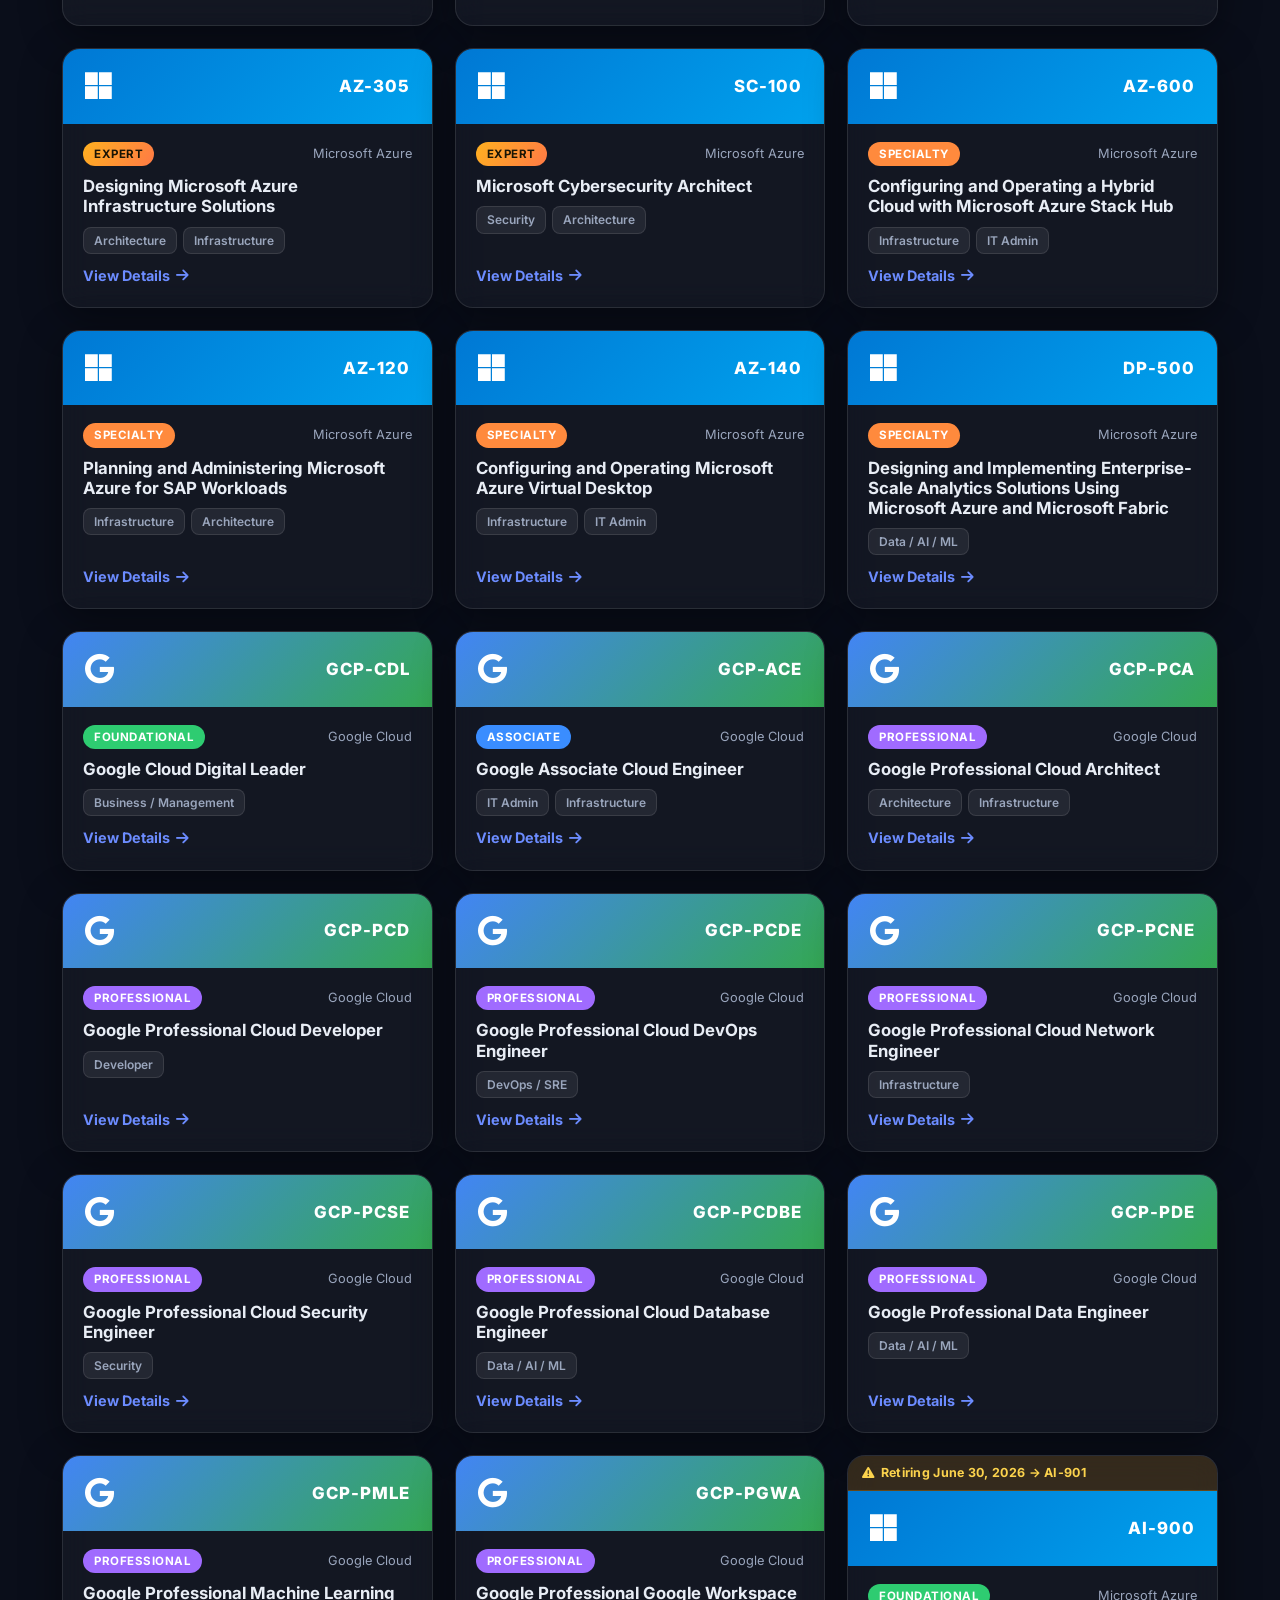
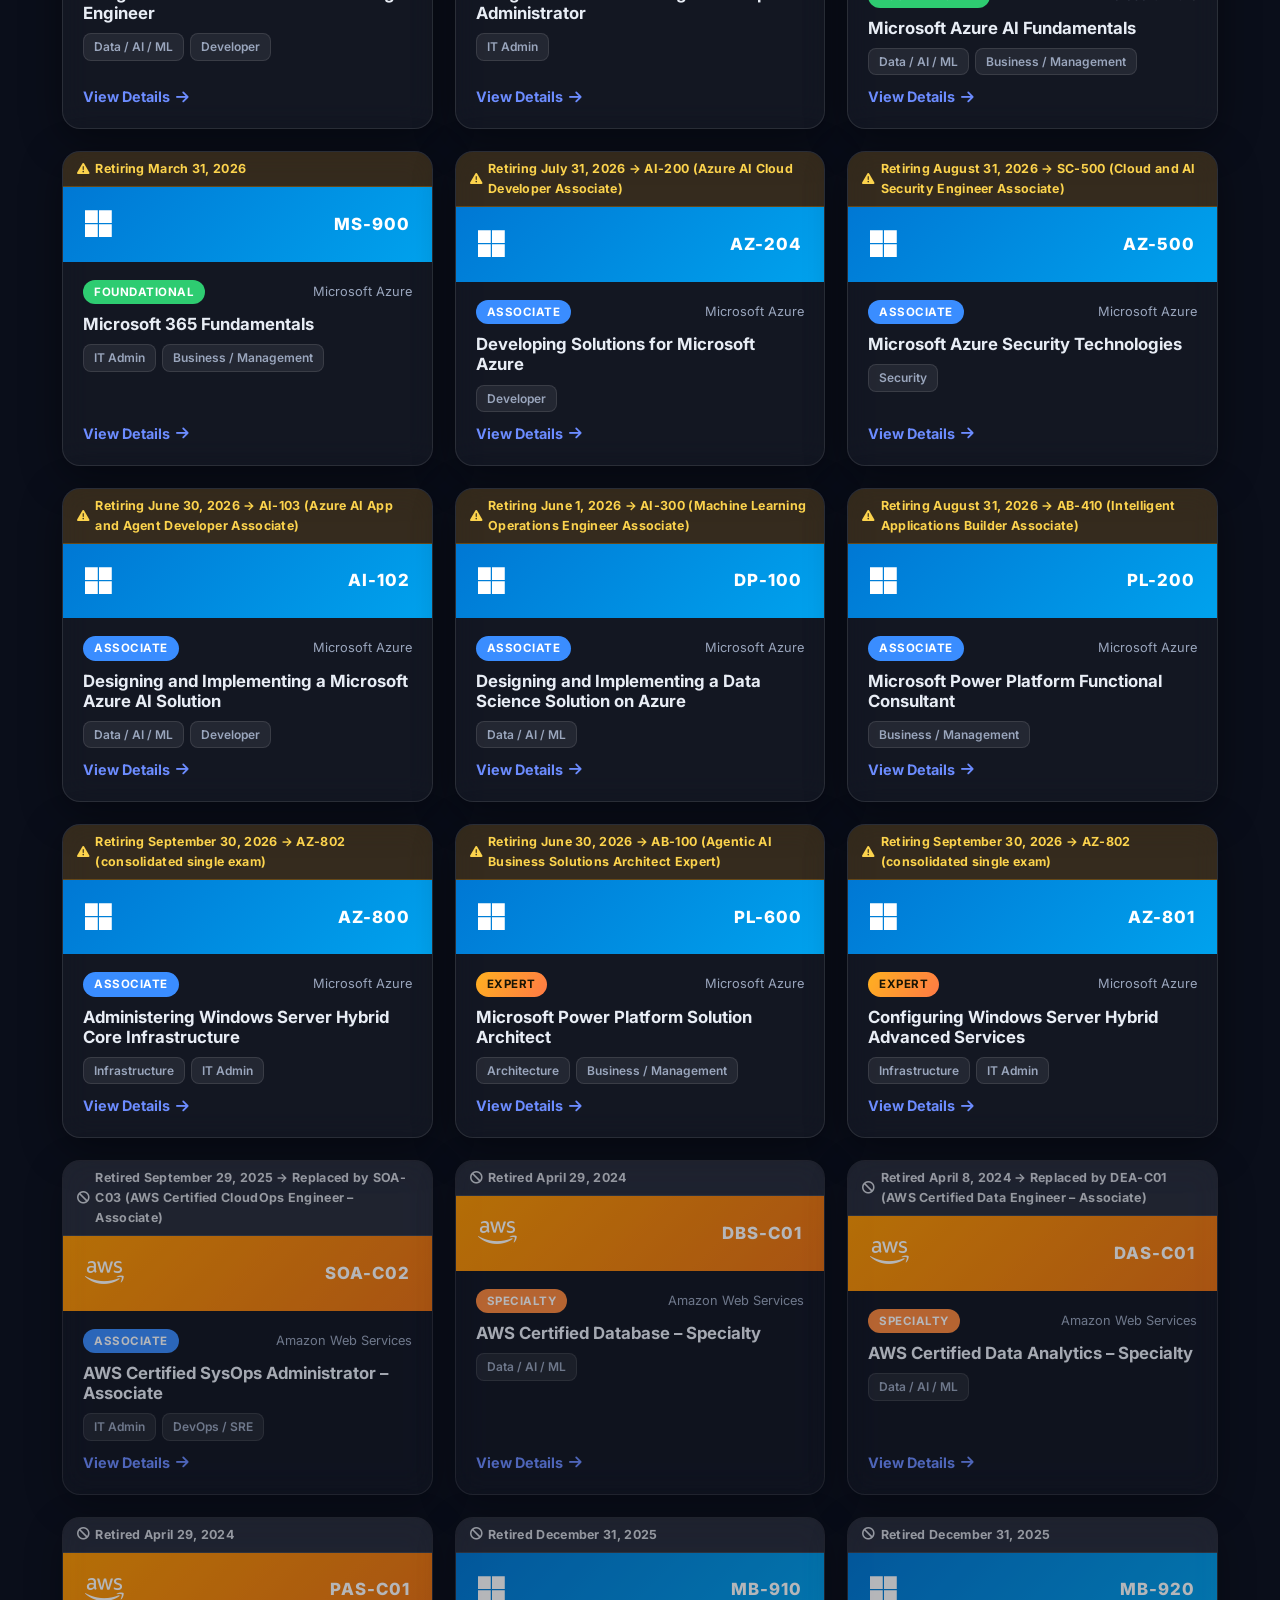
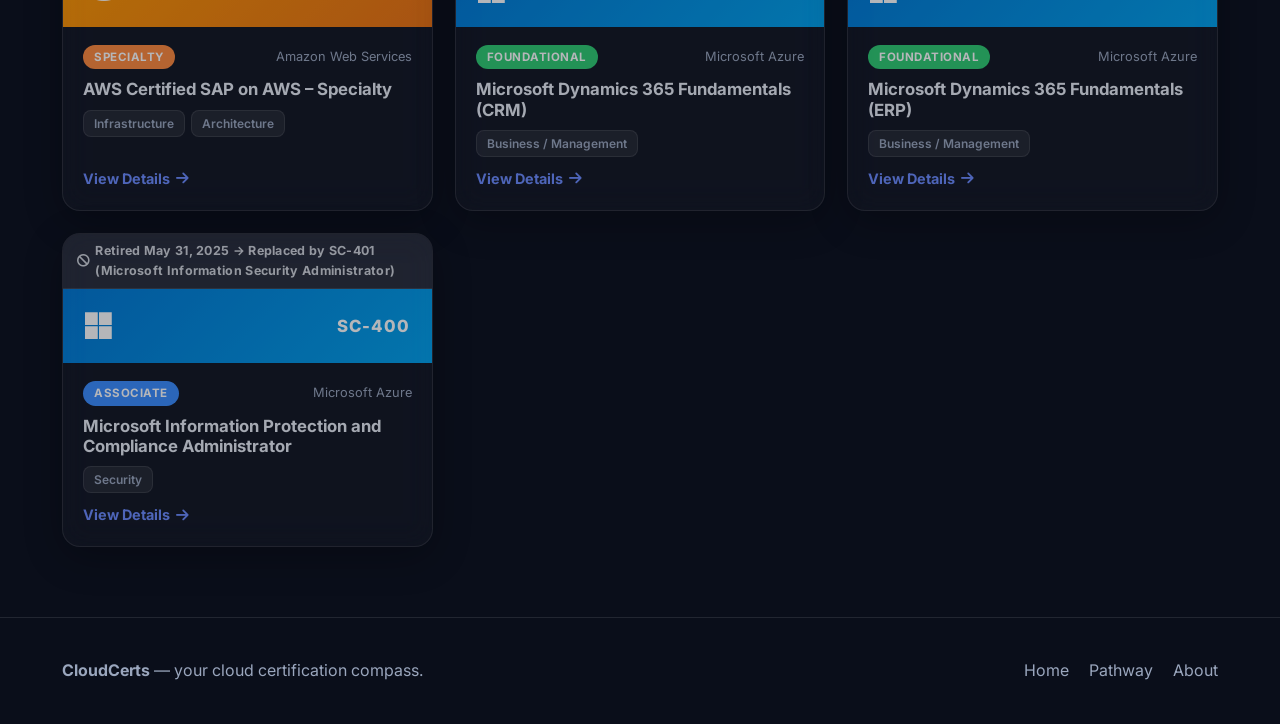
==== commit 1ffb8fc7: "Validate and update all cert statuses based on June 2026 research AWS retirements (removed from acti" ====
--- a/explore.html
+++ b/explore.html
@@ -69,6 +69,16 @@
               <option value="business">Business / Management</option>
             </select>
           </div>
+          <div class="filter-group">
+            <label for="filter-status">Status</label>
+            <select id="filter-status">
+              <option value="all">All Statuses</option>
+              <option value="active">Active Only</option>
+              <option value="retiring">Retiring Soon</option>
+              <option value="retired">Retired</option>
+              <option value="new">New</option>
+            </select>
+          </div>
           <div class="filter-group grow">
             <label for="filter-search">Search</label>
             <input id="filter-search" type="search" placeholder="Search by name or code (e.g. AZ-104)" />
--- a/css/styles.css
+++ b/css/styles.css
@@ -203,6 +203,35 @@
 .badge-professional { background: var(--c-professional); }
 .badge-expert { background: linear-gradient(120deg, var(--c-expert), #ff7a45); color:#1a1505; }
 .badge-specialty { background: var(--c-specialty); }
+.badge-retired { background: #6b7280; }
+.badge-retiring { background: linear-gradient(120deg, #f59e0b, #d97706); color: #1a0f00; }
+.badge-new { background: linear-gradient(120deg, #10b981, #059669); }
+
+/* Full-width status alert on cert detail page */
+.cert-status-alert {
+  display: flex; align-items: flex-start; gap: 14px;
+  padding: 16px 22px; border-radius: var(--radius-sm);
+  margin-bottom: 24px; font-size: .93rem; line-height: 1.6;
+}
+.cert-status-alert i { font-size: 1.3rem; margin-top: 2px; flex-shrink: 0; }
+.cert-status-alert.retired  { background: rgba(107,114,128,.18); border: 1px solid rgba(107,114,128,.35); color: #d1d5db; }
+.cert-status-alert.retiring { background: rgba(245,158,11,.12); border: 1px solid rgba(245,158,11,.3);  color: #fde68a; }
+.cert-status-alert.new-cert { background: rgba(16,185,129,.12); border: 1px solid rgba(16,185,129,.3);  color: #6ee7b7; }
+
+/* Status banners on cards */
+.status-banner {
+  display: flex; align-items: center; gap: 6px;
+  padding: 7px 14px; border-radius: var(--radius-sm) var(--radius-sm) 0 0;
+  font-size: .78rem; font-weight: 700; letter-spacing: .3px;
+}
+.status-banner.retired  { background: rgba(107,114,128,.25); color: #d1d5db; border-bottom: 1px solid rgba(107,114,128,.3); }
+.status-banner.retiring { background: rgba(245,158,11,.15); color: #fcd34d; border-bottom: 1px solid rgba(245,158,11,.25); }
+.status-banner.new-cert { background: rgba(16,185,129,.15); color: #6ee7b7; border-bottom: 1px solid rgba(16,185,129,.25); }
+
+/* Dim retired cards slightly */
+.cert-card.is-retired { opacity: .7; }
+.cert-card.is-retired:hover { opacity: 1; }
+
 .tag {
   display: inline-block; padding: 3px 10px; border-radius: 8px; font-size: .75rem; font-weight: 600;
   background: var(--surface-strong); border: 1px solid var(--border); color: var(--text-dim);
